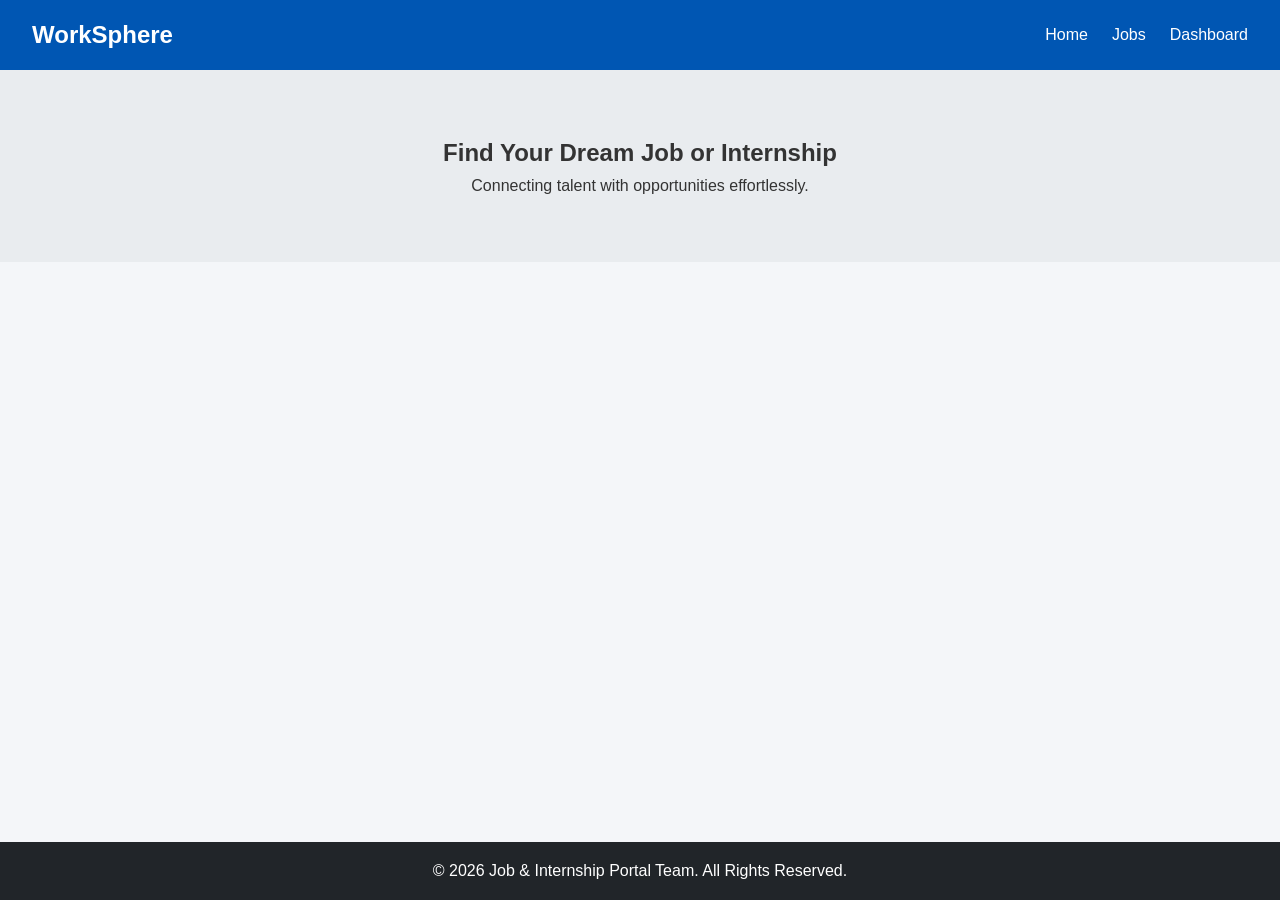
==== index.html @ 156f39f3 "Initial commit: base project structure, CSS styles, app.js, and db.json" ====
<!DOCTYPE html>
<html lang="en">
<head>
    <meta charset="UTF-8">
    <meta name="viewport" content="width=device-width, initial-scale=1.0">
    <title>Job & Internship Management Portal</title>
    <link rel="stylesheet" href="style.css">
</head>
<body>
    <header>
        <nav class="navbar">
            <h1 class="logo">WorkSphere</h1>
            <ul class="nav-links">
                <li><a href="#home">Home</a></li>
                <li><a href="#jobs">Jobs</a></li>
                <li><a href="#dashboard">Dashboard</a></li>
            </ul>
        </nav>
    </header>

    <main id="app">
        <section class="hero">
            <h2>Find Your Dream Job or Internship</h2>
            <p>Connecting talent with opportunities effortlessly.</p>
        </section>
    </main>

    <footer>
        <p>&copy; 2026 Job & Internship Portal Team. All Rights Reserved.</p>
    </footer>

    <script src="app.js"></script>
</body>
</html>
---- style.css ----
/* Global Reset & Base Styles */
* {
    margin: 0;
    padding: 0;
    box-sizing: border-box;
    font-family: 'Segoe UI', Tahoma, Geneva, Verdana, sans-serif;
}

body {
    background-color: #f4f6f9;
    color: #333;
    line-height: 1.6;
}

/* Navigation Bar */
.navbar {
    display: flex;
    justify-content: space-between;
    align-items: center;
    padding: 1rem 2rem;
    background-color: #0056b3;
    color: #fff;
}

.navbar .logo {
    font-size: 1.5rem;
}

.nav-links {
    list-style: none;
    display: flex;
    gap: 1.5rem;
}

.nav-links a {
    color: #fff;
    text-decoration: none;
    font-weight: 500;
}

/* Hero Section */
.hero {
    text-align: center;
    padding: 4rem 1rem;
    background-color: #e9ecef;
}

/* Footer */
footer {
    text-align: center;
    padding: 1rem;
    background-color: #212529;
    color: #fff;
    position: fixed;
    bottom: 0;
    width: 100%;
}
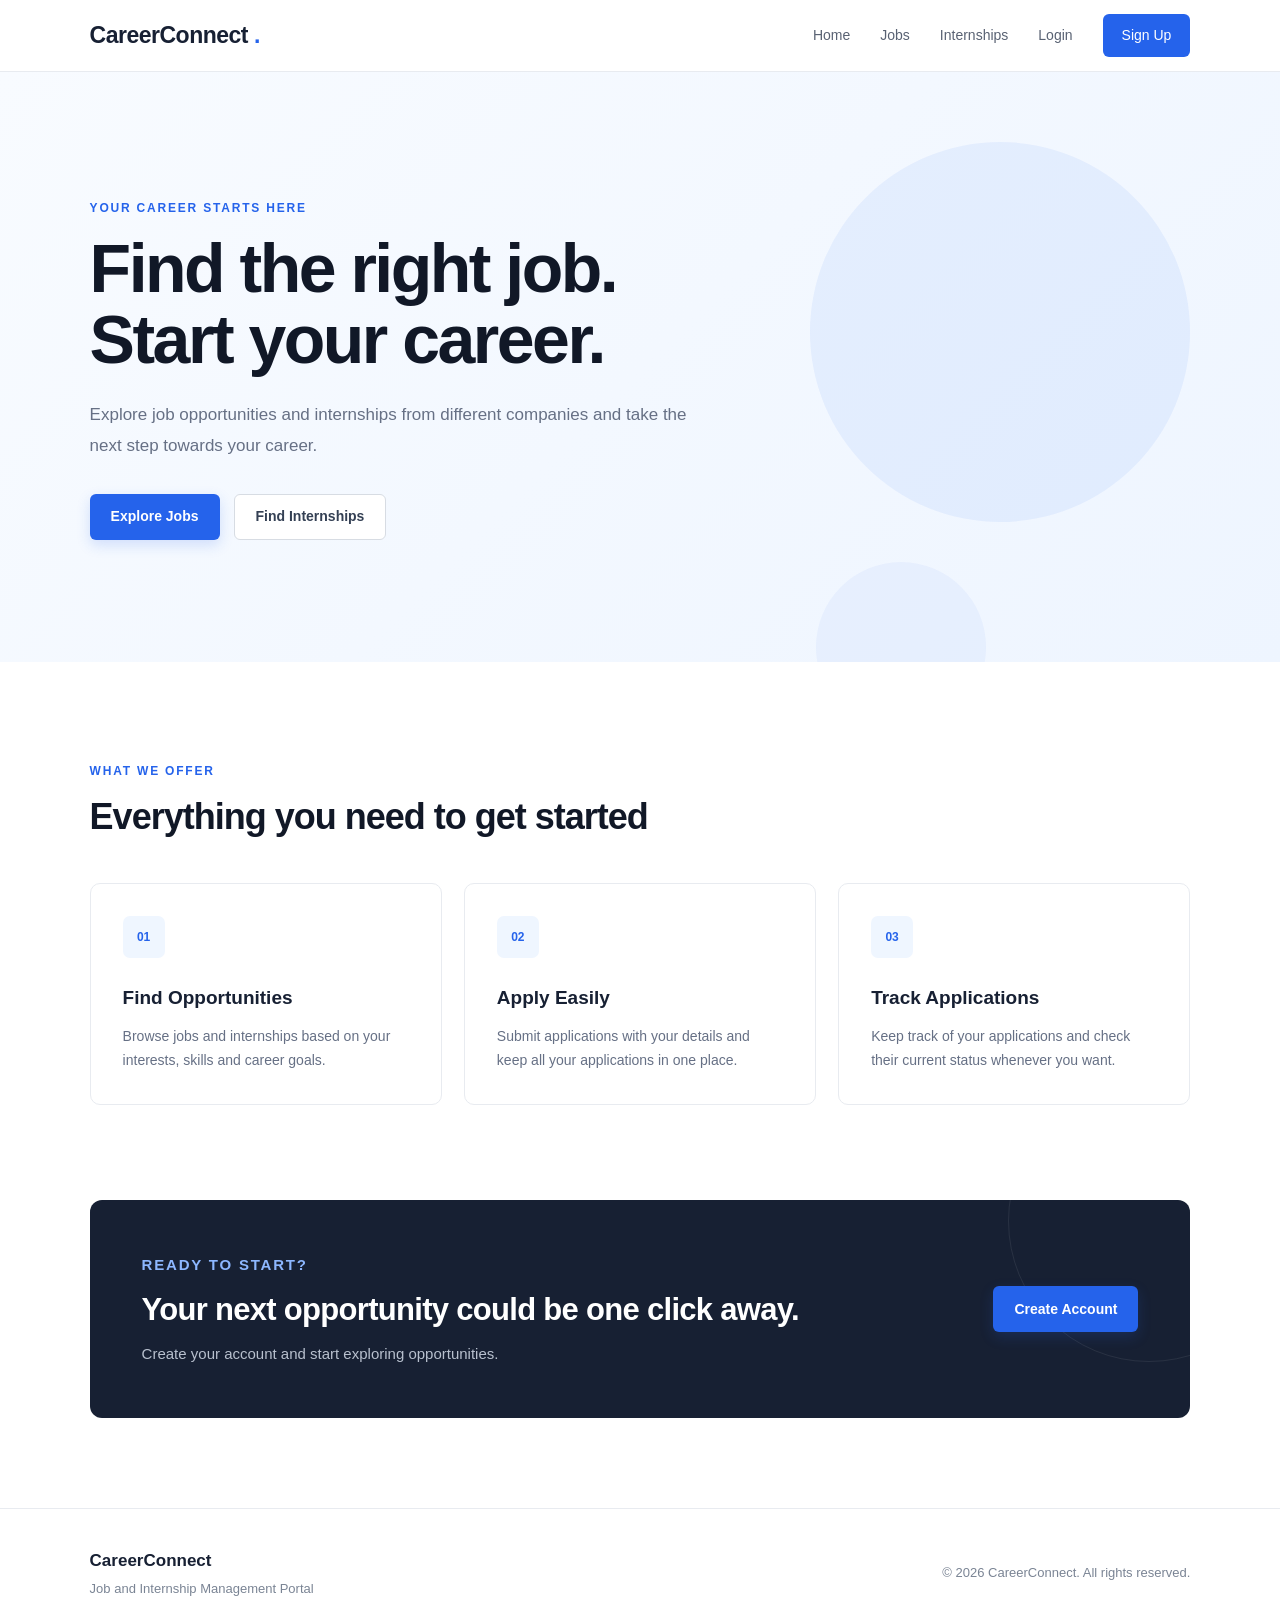
==== commit 19eb34ff: "added landing page" ====
--- a/index.html
+++ b/index.html
@@ -3,32 +3,137 @@
 <head>
     <meta charset="UTF-8">
     <meta name="viewport" content="width=device-width, initial-scale=1.0">
-    <title>Job & Internship Management Portal</title>
-    <link rel="stylesheet" href="style.css">
+    <title>CareerConnect | Jobs & Internships</title>
+    <link rel="stylesheet" href="css/common.css">
 </head>
+
 <body>
-    <header>
-        <nav class="navbar">
-            <h1 class="logo">WorkSphere</h1>
-            <ul class="nav-links">
-                <li><a href="#home">Home</a></li>
-                <li><a href="#jobs">Jobs</a></li>
-                <li><a href="#dashboard">Dashboard</a></li>
-            </ul>
+
+    <header class="navbar">
+        <div class="logo">
+            CareerConnect
+        </div>
+
+        <nav>
+            <a href="index.html">Home</a>
+            <a href="jobs/jobs.html">Jobs</a>
+            <a href="jobs/internships.html">Internships</a>
+            <a href="auth/login.html">Login</a>
+            <a href="auth/signup.html" class="nav-btn">Sign Up</a>
         </nav>
     </header>
 
-    <main id="app">
+
+    <main>
+
         <section class="hero">
-            <h2>Find Your Dream Job or Internship</h2>
-            <p>Connecting talent with opportunities effortlessly.</p>
+
+            <div class="hero-content">
+                <p class="small-heading">YOUR CAREER STARTS HERE</p>
+
+                <h1>
+                    Find the right job.
+                    <br>
+                    Start your career.
+                </h1>
+
+                <p class="hero-text">
+                    Explore job opportunities and internships from different
+                    companies and take the next step towards your career.
+                </p>
+
+                <div class="hero-buttons">
+                    <a href="jobs/jobs.html" class="primary-btn">
+                        Explore Jobs
+                    </a>
+
+                    <a href="jobs/internships.html" class="secondary-btn">
+                        Find Internships
+                    </a>
+                </div>
+            </div>
+
         </section>
+
+
+        <section class="features">
+
+            <div class="section-heading">
+                <p class="small-heading">WHAT WE OFFER</p>
+                <h2>Everything you need to get started</h2>
+            </div>
+
+            <div class="feature-container">
+
+                <div class="feature-card">
+                    <div class="icon">01</div>
+                    <h3>Find Opportunities</h3>
+                    <p>
+                        Browse jobs and internships based on your
+                        interests, skills and career goals.
+                    </p>
+                </div>
+
+                <div class="feature-card">
+                    <div class="icon">02</div>
+                    <h3>Apply Easily</h3>
+                    <p>
+                        Submit applications with your details and
+                        keep all your applications in one place.
+                    </p>
+                </div>
+
+                <div class="feature-card">
+                    <div class="icon">03</div>
+                    <h3>Track Applications</h3>
+                    <p>
+                        Keep track of your applications and check
+                        their current status whenever you want.
+                    </p>
+                </div>
+
+            </div>
+
+        </section>
+
+
+        <section class="cta">
+
+            <div>
+                <p class="small-heading">READY TO START?</p>
+
+                <h2>
+                    Your next opportunity could be one click away.
+                </h2>
+
+                <p>
+                    Create your account and start exploring opportunities.
+                </p>
+            </div>
+
+            <a href="auth/signup.html" class="primary-btn">
+                Create Account
+            </a>
+
+        </section>
+
     </main>
 
+
     <footer>
-        <p>&copy; 2026 Job & Internship Portal Team. All Rights Reserved.</p>
+
+        <div>
+            <h3>CareerConnect</h3>
+            <p>
+                Job and Internship Management Portal
+            </p>
+        </div>
+
+        <p>
+            © 2026 CareerConnect. All rights reserved.
+        </p>
+
     </footer>
 
-    <script src="app.js"></script>
 </body>
 </html>
--- a/css/common.css
+++ b/css/common.css
@@ -0,0 +1,415 @@
+* {
+    margin: 0;
+    padding: 0;
+    box-sizing: border-box;
+}
+
+html {
+    scroll-behavior: smooth;
+}
+
+body {
+    font-family: Arial, sans-serif;
+    background: #ffffff;
+    color: #172033;
+    line-height: 1.6;
+}
+
+.navbar {
+    width: 100%;
+    height: 72px;
+    padding: 0 7%;
+    display: flex;
+    align-items: center;
+    justify-content: space-between;
+    background: #ffffff;
+    border-bottom: 1px solid #e8ebf0;
+    position: sticky;
+    top: 0;
+    z-index: 100;
+}
+
+.logo {
+    font-size: 23px;
+    font-weight: 700;
+    color: #172033;
+    letter-spacing: -0.5px;
+}
+
+.logo::after {
+    content: ".";
+    color: #2563eb;
+}
+
+.navbar nav {
+    display: flex;
+    align-items: center;
+    gap: 30px;
+}
+
+.navbar a {
+    position: relative;
+    text-decoration: none;
+    color: #596273;
+    font-size: 14px;
+    font-weight: 500;
+    transition: color 0.2s ease;
+}
+
+.navbar a:not(.nav-btn)::after {
+    content: "";
+    position: absolute;
+    left: 0;
+    bottom: -7px;
+    width: 0;
+    height: 2px;
+    background: #2563eb;
+    transition: width 0.2s ease;
+}
+
+.navbar a:hover {
+    color: #2563eb;
+}
+
+.navbar a:not(.nav-btn):hover::after {
+    width: 100%;
+}
+
+.nav-btn {
+    padding: 10px 19px;
+    border-radius: 6px;
+    background: #2563eb;
+    color: #ffffff !important;
+    transition: background 0.2s ease, transform 0.2s ease;
+}
+
+.nav-btn:hover {
+    background: #1d4ed8;
+    transform: translateY(-1px);
+}
+
+.hero {
+    min-height: 590px;
+    padding: 90px 7%;
+    display: flex;
+    align-items: center;
+    position: relative;
+    overflow: hidden;
+    background:
+        linear-gradient(135deg, #f8fbff 0%, #eef5ff 100%);
+}
+
+.hero::before {
+    content: "";
+    position: absolute;
+    width: 380px;
+    height: 380px;
+    right: 7%;
+    top: 70px;
+    border-radius: 50%;
+    background: rgba(37, 99, 235, 0.07);
+}
+
+.hero::after {
+    content: "";
+    position: absolute;
+    width: 170px;
+    height: 170px;
+    right: 23%;
+    bottom: -70px;
+    border-radius: 50%;
+    background: rgba(37, 99, 235, 0.05);
+}
+
+.hero-content {
+    max-width: 750px;
+    position: relative;
+    z-index: 1;
+}
+
+.small-heading {
+    display: inline-block;
+    margin-bottom: 14px;
+    color: #2563eb;
+    font-size: 12px;
+    font-weight: 700;
+    letter-spacing: 1.8px;
+}
+
+.hero h1 {
+    max-width: 750px;
+    color: #111827;
+    font-size: clamp(44px, 6vw, 68px);
+    line-height: 1.05;
+    letter-spacing: -2.5px;
+    margin-bottom: 25px;
+}
+
+.hero-text {
+    max-width: 610px;
+    color: #667085;
+    font-size: 17px;
+    line-height: 1.8;
+}
+
+.hero-buttons {
+    display: flex;
+    align-items: center;
+    gap: 14px;
+    margin-top: 32px;
+}
+
+.primary-btn,
+.secondary-btn {
+    display: inline-flex;
+    align-items: center;
+    justify-content: center;
+    min-height: 46px;
+    padding: 0 21px;
+    border-radius: 6px;
+    text-decoration: none;
+    font-size: 14px;
+    font-weight: 600;
+    transition: 0.2s ease;
+}
+
+.primary-btn {
+    background: #2563eb;
+    color: #ffffff;
+    box-shadow: 0 5px 14px rgba(37, 99, 235, 0.18);
+}
+
+.primary-btn:hover {
+    background: #1d4ed8;
+    transform: translateY(-2px);
+    box-shadow: 0 8px 18px rgba(37, 99, 235, 0.23);
+}
+
+.secondary-btn {
+    background: #ffffff;
+    color: #344054;
+    border: 1px solid #d7dce3;
+}
+
+.secondary-btn:hover {
+    border-color: #2563eb;
+    color: #2563eb;
+    transform: translateY(-2px);
+}
+
+.features {
+    padding: 95px 7%;
+    background: #ffffff;
+}
+
+.section-heading {
+    max-width: 650px;
+    margin-bottom: 45px;
+}
+
+.section-heading h2 {
+    color: #111827;
+    font-size: 36px;
+    line-height: 1.2;
+    letter-spacing: -1px;
+}
+
+.feature-container {
+    display: grid;
+    grid-template-columns: repeat(3, 1fr);
+    gap: 22px;
+}
+
+.feature-card {
+    padding: 32px;
+    background: #ffffff;
+    border: 1px solid #e8ebf0;
+    border-radius: 10px;
+    transition: 0.25s ease;
+}
+
+.feature-card:hover {
+    border-color: #cbd8ef;
+    transform: translateY(-5px);
+    box-shadow: 0 12px 30px rgba(16, 24, 40, 0.07);
+}
+
+.icon {
+    width: 42px;
+    height: 42px;
+    display: flex;
+    align-items: center;
+    justify-content: center;
+    margin-bottom: 25px;
+    border-radius: 7px;
+    background: #eff6ff;
+    color: #2563eb;
+    font-size: 12px;
+    font-weight: 700;
+}
+
+.feature-card h3 {
+    margin-bottom: 11px;
+    color: #172033;
+    font-size: 19px;
+}
+
+.feature-card p {
+    color: #667085;
+    font-size: 14px;
+    line-height: 1.7;
+}
+
+.cta {
+    margin: 0 7% 90px;
+    padding: 52px;
+    display: flex;
+    align-items: center;
+    justify-content: space-between;
+    gap: 35px;
+    border-radius: 12px;
+    background: #172033;
+    position: relative;
+    overflow: hidden;
+}
+
+.cta::after {
+    content: "";
+    position: absolute;
+    width: 280px;
+    height: 280px;
+    right: -100px;
+    top: -120px;
+    border: 1px solid rgba(255, 255, 255, 0.08);
+    border-radius: 50%;
+}
+
+.cta .small-heading {
+    color: #8db7ff;
+}
+
+.cta h2 {
+    max-width: 680px;
+    margin-bottom: 12px;
+    color: #ffffff;
+    font-size: 31px;
+    line-height: 1.25;
+    letter-spacing: -0.7px;
+}
+
+.cta p {
+    color: #b8c0ce;
+    font-size: 15px;
+}
+
+.cta .primary-btn {
+    flex-shrink: 0;
+    position: relative;
+    z-index: 1;
+}
+
+footer {
+    padding: 38px 7%;
+    display: flex;
+    align-items: center;
+    justify-content: space-between;
+    border-top: 1px solid #e8ebf0;
+    background: #ffffff;
+    color: #7a8494;
+    font-size: 13px;
+}
+
+footer h3 {
+    margin-bottom: 5px;
+    color: #172033;
+    font-size: 17px;
+}
+
+footer p {
+    line-height: 1.5;
+}
+
+@media (max-width: 850px) {
+
+    .navbar {
+        height: auto;
+        padding: 18px 5%;
+        flex-direction: column;
+        gap: 18px;
+    }
+
+    .navbar nav {
+        gap: 18px;
+        flex-wrap: wrap;
+        justify-content: center;
+    }
+
+    .hero {
+        min-height: auto;
+        padding: 75px 5%;
+    }
+
+    .hero h1 {
+        font-size: 48px;
+    }
+
+    .feature-container {
+        grid-template-columns: 1fr;
+    }
+
+    .features {
+        padding: 75px 5%;
+    }
+
+    .cta {
+        margin: 0 5% 70px;
+        padding: 40px 30px;
+        flex-direction: column;
+        align-items: flex-start;
+    }
+
+    footer {
+        padding: 30px 5%;
+        flex-direction: column;
+        align-items: flex-start;
+        gap: 20px;
+    }
+}
+
+@media (max-width: 550px) {
+
+    .navbar nav {
+        gap: 13px;
+    }
+
+    .navbar a {
+        font-size: 13px;
+    }
+
+    .hero {
+        padding: 60px 5%;
+    }
+
+    .hero h1 {
+        font-size: 39px;
+        letter-spacing: -1.5px;
+    }
+
+    .hero-text {
+        font-size: 15px;
+    }
+
+    .hero-buttons {
+        align-items: stretch;
+        flex-direction: column;
+        max-width: 230px;
+    }
+
+    .section-heading h2 {
+        font-size: 29px;
+    }
+
+    .cta h2 {
+        font-size: 25px;
+    }
+}
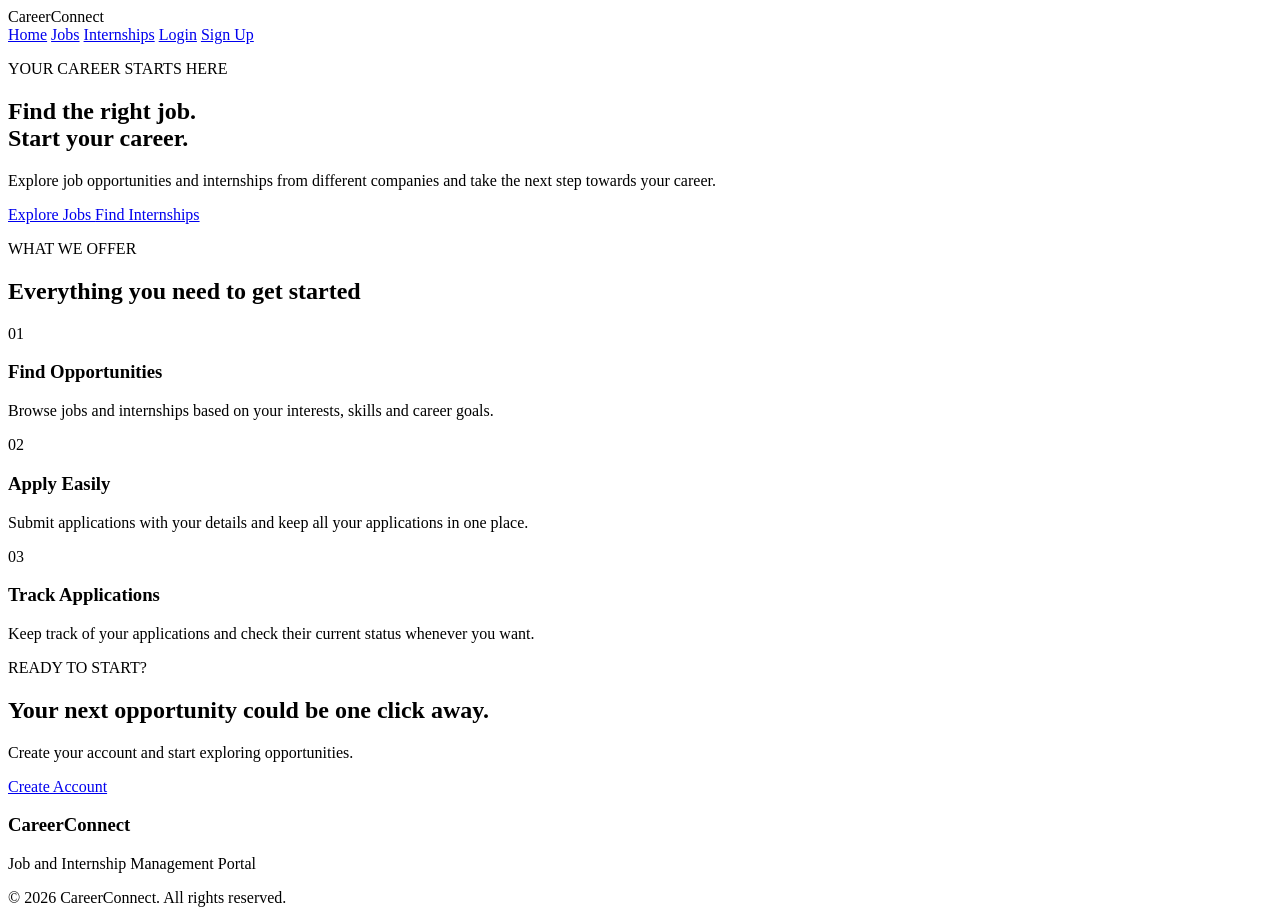
==== commit 33da1726: "add js files" ====
--- a/index.html
+++ b/index.html
@@ -27,7 +27,6 @@
     <main>
 
         <section class="hero">
-
             <div class="hero-content">
                 <p class="small-heading">YOUR CAREER STARTS HERE</p>
 
@@ -54,7 +53,6 @@
             </div>
 
         </section>
-
 
         <section class="features">
 
@@ -134,6 +132,6 @@
         </p>
 
     </footer>
-
+    <script src="js/home.js"></script>
 </body>
 </html>
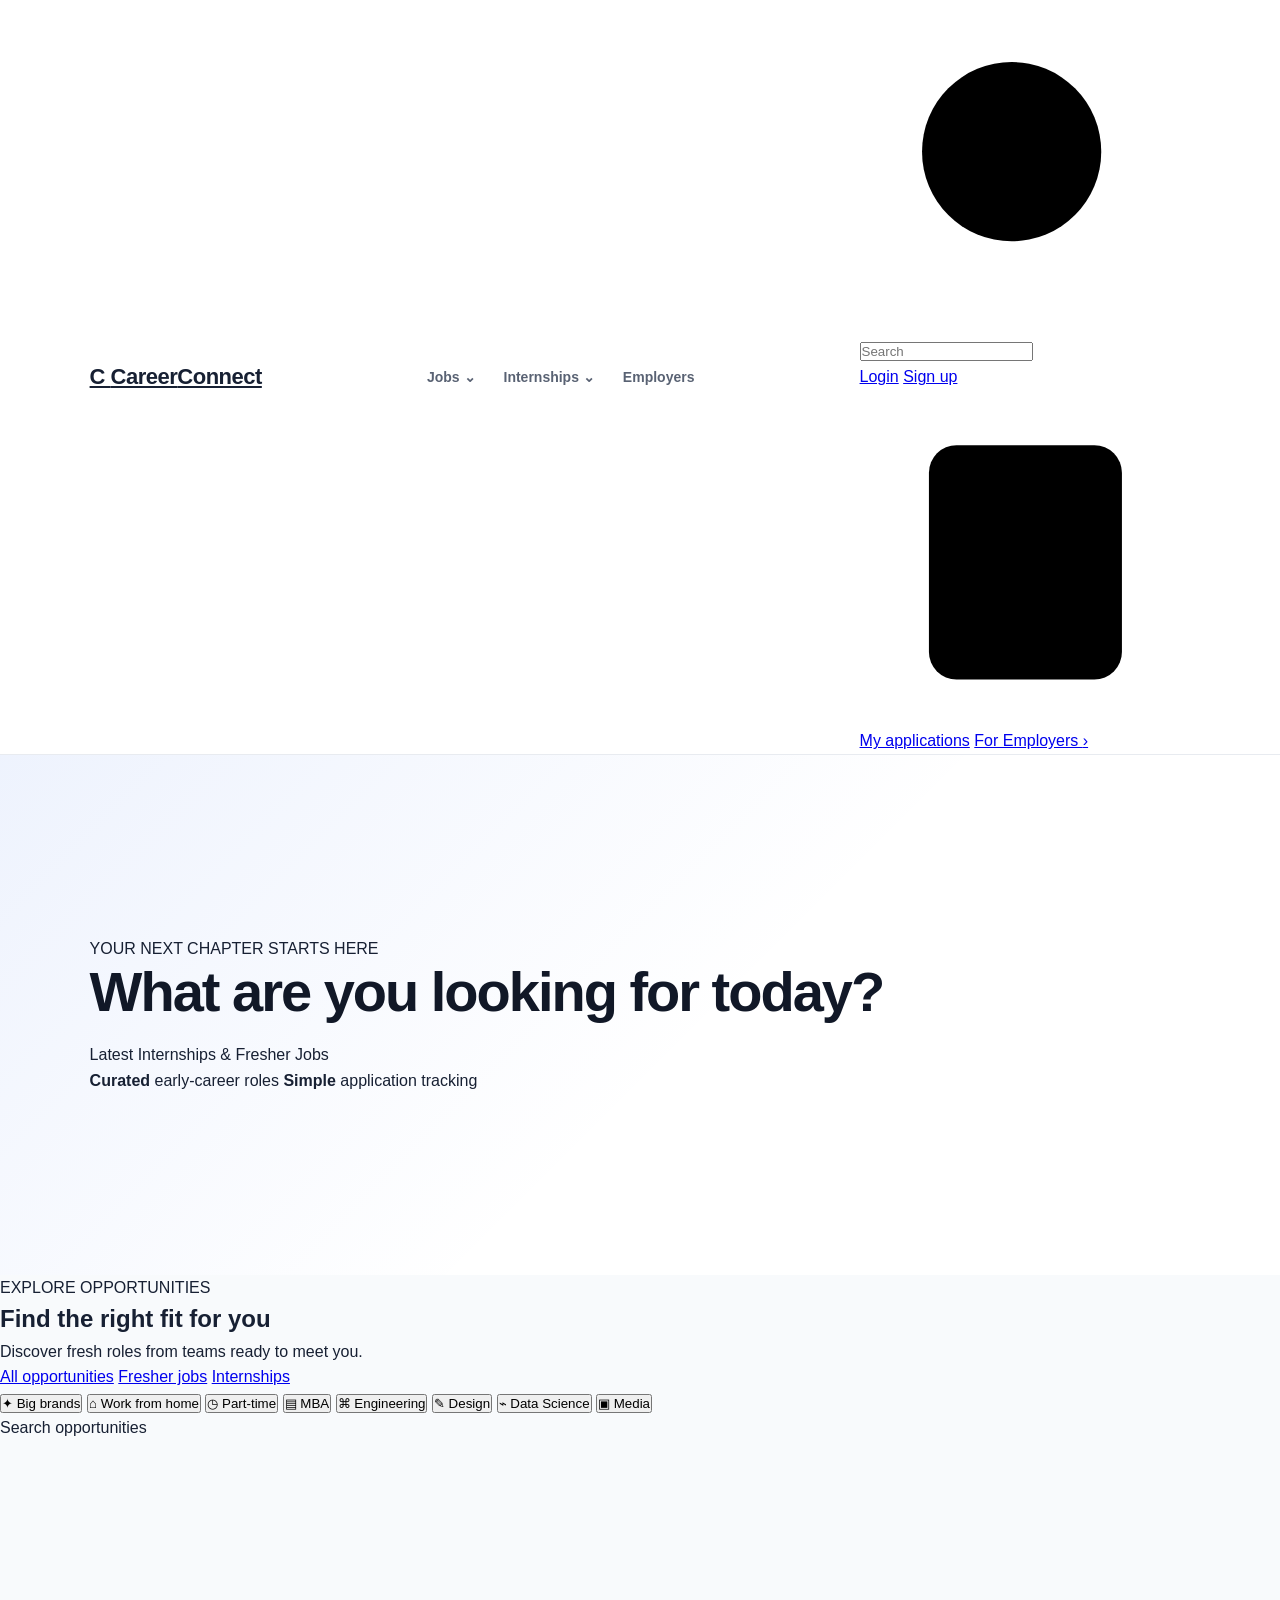
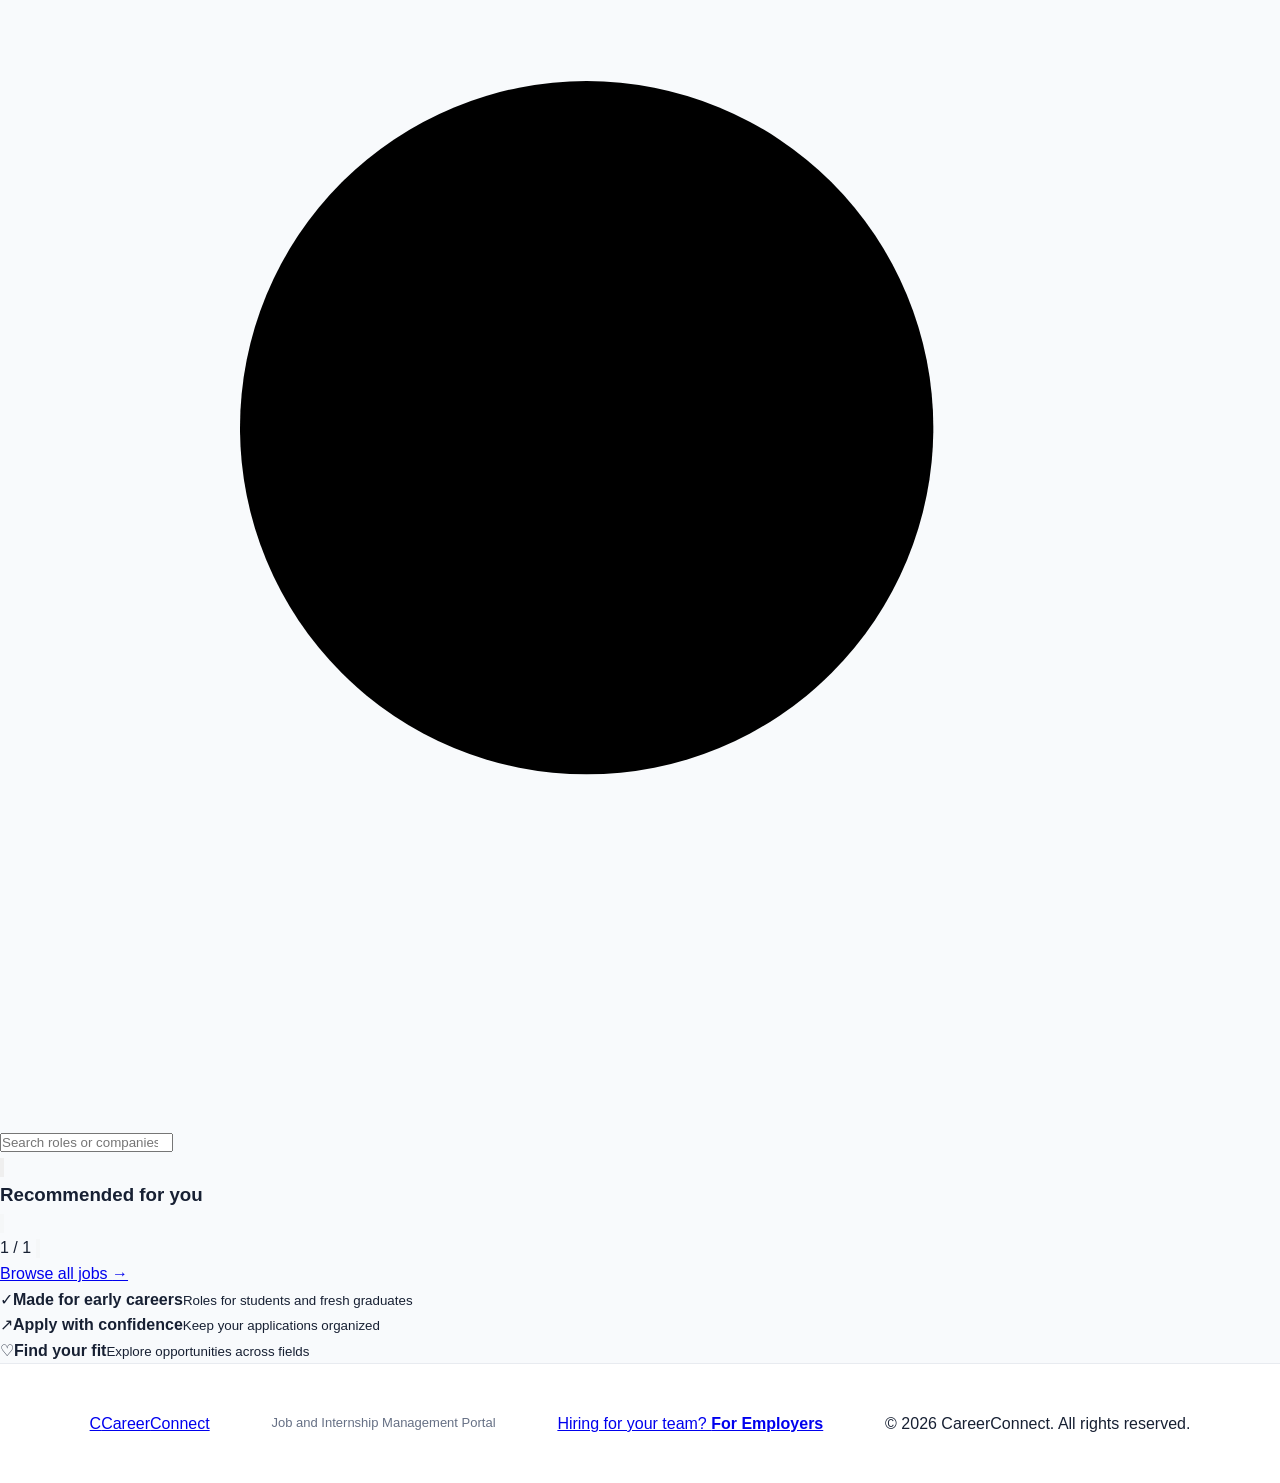
==== commit d81fd10c: "enhance navigation for user experience" ====
--- a/index.html
+++ b/index.html
@@ -1,137 +1,177 @@
 <!DOCTYPE html>
 <html lang="en">
+
 <head>
     <meta charset="UTF-8">
     <meta name="viewport" content="width=device-width, initial-scale=1.0">
+    <meta name="theme-color" content="#ffffff">
     <title>CareerConnect | Jobs & Internships</title>
     <link rel="stylesheet" href="css/common.css">
 </head>
 
-<body>
-
+<body data-opportunity-type="all" data-home-url="index.html">
     <header class="navbar">
-        <div class="logo">
-            CareerConnect
+        <a class="logo" href="index.html" aria-label="CareerConnect home">
+            <span class="logo-mark" aria-hidden="true">C</span>
+            <span>Career<span>Connect</span></span>
+        </a>
+        <nav class="main-nav" aria-label="Main navigation">
+            <a class="nav-dropdown" href="jobs/jobs.html">Jobs <span aria-hidden="true">⌄</span></a>
+            <a class="nav-dropdown" href="jobs/internships.html">Internships <span aria-hidden="true">⌄</span></a>
+            <a class="nav-dropdown" href="user/profile.html">Employers</a>
+        </nav>
+        <div class="nav-actions">
+            <form class="nav-search" action="index.html" role="search">
+                <svg viewBox="0 0 24 24" aria-hidden="true">
+                    <circle cx="11" cy="11" r="6.5"></circle>
+                    <path d="m16 16 4 4"></path>
+                </svg>
+                <input type="search" name="q" placeholder="Search" aria-label="Search opportunities">
+            </form>
+            <a class="button button-outline" href="user/login.html">Login</a>
+            <a class="button button-primary" href="user/signup.html">Sign up</a>
+            <a class="dashboard-link" href="applications/applications.html" aria-label="My applications"><svg
+                    class="dashboard-icon" viewBox="0 0 24 24" aria-hidden="true">
+                    <rect x="5" y="4" width="14" height="17" rx="2"></rect>
+                    <path d="M9 8h6M9 12h6M9 16h4"></path>
+                </svg><span class="dashboard-label">My applications</span></a>
+            <span class="nav-divider" aria-hidden="true"></span>
+            <a class="employer-link" href="#employer-contact">For Employers <span aria-hidden="true">›</span></a>
         </div>
-
-        <nav>
-            <a href="index.html">Home</a>
-            <a href="jobs/jobs.html">Jobs</a>
-            <a href="jobs/internships.html">Internships</a>
-            <a href="auth/login.html">Login</a>
-            <a href="auth/signup.html" class="nav-btn">Sign Up</a>
-        </nav>
     </header>
 
+    <main>
+        <section class="hero">
+            <div class="hero-inner">
+                <p class="hero-eyebrow">YOUR NEXT CHAPTER STARTS HERE</p>
+                <h1>What are you looking for today?</h1>
+                <p>Latest Internships &amp; Fresher Jobs</p>
+                <div class="hero-stats" aria-label="Portal highlights">
+                    <span><strong>Curated</strong> early-career roles</span>
+                    <span><strong>Simple</strong> application tracking</span>
+                </div>
+            </div>
+        </section>
 
-    <main>
-
-        <section class="hero">
-            <div class="hero-content">
-                <p class="small-heading">YOUR CAREER STARTS HERE</p>
-
-                <h1>
-                    Find the right job.
-                    <br>
-                    Start your career.
-                </h1>
-
-                <p class="hero-text">
-                    Explore job opportunities and internships from different
-                    companies and take the next step towards your career.
-                </p>
-
-                <div class="hero-buttons">
-                    <a href="jobs/jobs.html" class="primary-btn">
-                        Explore Jobs
-                    </a>
-
-                    <a href="jobs/internships.html" class="secondary-btn">
-                        Find Internships
-                    </a>
+        <section id="opportunities" class="board-section">
+            <div class="board-heading">
+                <div>
+                    <p class="section-eyebrow">EXPLORE OPPORTUNITIES</p>
+                    <h2>Find the right fit for you</h2>
+                    <p>Discover fresh roles from teams ready to meet you.</p>
+                </div>
+                <div class="board-tabs" aria-label="Opportunity type">
+                    <a class="board-tab is-active" href="index.html" aria-current="page">All opportunities</a>
+                    <a class="board-tab" href="jobs/jobs.html">Fresher jobs</a>
+                    <a class="board-tab" href="jobs/internships.html">Internships</a>
                 </div>
             </div>
 
+            <div class="board-controls">
+                <div class="category-pills" role="group" aria-label="Filter by category">
+                    <button class="category-pill" type="button" data-category="Big brands" aria-pressed="false"><span
+                            aria-hidden="true">✦</span> Big brands</button>
+                    <button class="category-pill" type="button" data-category="Work from home"
+                        aria-pressed="false"><span aria-hidden="true">⌂</span> Work from home</button>
+                    <button class="category-pill" type="button" data-category="Part-time" aria-pressed="false"><span
+                            aria-hidden="true">◷</span> Part-time</button>
+                    <button class="category-pill" type="button" data-category="MBA" aria-pressed="false"><span
+                            aria-hidden="true">▤</span> MBA</button>
+                    <button class="category-pill" type="button" data-category="Engineering" aria-pressed="false"><span
+                            aria-hidden="true">⌘</span> Engineering</button>
+                    <button class="category-pill" type="button" data-category="Design" aria-pressed="false"><span
+                            aria-hidden="true">✎</span> Design</button>
+                    <button class="category-pill" type="button" data-category="Data Science" aria-pressed="false"><span
+                            aria-hidden="true">⌁</span> Data Science</button>
+                    <button class="category-pill" type="button" data-category="Media" aria-pressed="false"><span
+                            aria-hidden="true">▣</span> Media</button>
+                </div>
+                <div class="listing-tools">
+                    <label class="sr-only" for="opportunitySearch">Search opportunities</label>
+                    <div class="inline-search">
+                        <svg viewBox="0 0 24 24" aria-hidden="true">
+                            <circle cx="11" cy="11" r="6.5"></circle>
+                            <path d="m16 16 4 4"></path>
+                        </svg>
+                        <input id="opportunitySearch" type="search" placeholder="Search roles or companies">
+                    </div>
+                    <button id="filterToggle" class="filter-toggle" type="button" aria-expanded="false"
+                        aria-controls="advancedFilters" aria-label="Show filters">
+                        <svg viewBox="0 0 24 24" aria-hidden="true">
+                            <path d="M4 7h16M7 12h10m-7 5h4"></path>
+                            <circle cx="8" cy="7" r="1.5"></circle>
+                            <circle cx="15" cy="12" r="1.5"></circle>
+                            <circle cx="12" cy="17" r="1.5"></circle>
+                        </svg>
+                    </button>
+                </div>
+            </div>
+
+            <div id="advancedFilters" class="advanced-filters" hidden>
+                <label for="locationFilter">Location
+                    <select id="locationFilter">
+                        <option value="">All locations</option>
+                    </select>
+                </label>
+                <label for="typeFilter">Opportunity type
+                    <select id="typeFilter">
+                        <option value="">All types</option>
+                        <option value="job">Fresher jobs</option>
+                        <option value="internship">Internships</option>
+                    </select>
+                </label>
+                <button id="clearFilters" class="clear-filters" type="button">Clear filters</button>
+            </div>
+
+            <div class="results-heading">
+                <h3>Recommended for you</h3>
+                <p id="listingCount" class="listing-count" aria-live="polite"></p>
+            </div>
+            <section id="opportunityList" class="opportunity-list" aria-live="polite"></section>
+
+            <div class="board-bottom">
+                <div class="pagination" aria-label="Opportunity pages">
+                    <button id="previousPage" type="button" aria-label="Previous page" disabled>
+                        <svg viewBox="0 0 24 24" aria-hidden="true">
+                            <path d="m15 18-6-6 6-6"></path>
+                        </svg>
+                    </button>
+                    <div class="progress-track" role="progressbar" aria-label="Listing page progress" aria-valuemin="0"
+                        aria-valuemax="100" aria-valuenow="100">
+                        <span id="pageProgress"></span>
+                    </div>
+                    <span id="pageLabel" class="page-label">1 / 1</span>
+                    <button id="nextPage" type="button" aria-label="Next page" disabled>
+                        <svg viewBox="0 0 24 24" aria-hidden="true">
+                            <path d="m9 18 6-6-6-6"></path>
+                        </svg>
+                    </button>
+                </div>
+                <a class="view-all-link" href="jobs/jobs.html">Browse all jobs <span aria-hidden="true">→</span></a>
+            </div>
         </section>
 
-        <section class="features">
-
-            <div class="section-heading">
-                <p class="small-heading">WHAT WE OFFER</p>
-                <h2>Everything you need to get started</h2>
-            </div>
-
-            <div class="feature-container">
-
-                <div class="feature-card">
-                    <div class="icon">01</div>
-                    <h3>Find Opportunities</h3>
-                    <p>
-                        Browse jobs and internships based on your
-                        interests, skills and career goals.
-                    </p>
-                </div>
-
-                <div class="feature-card">
-                    <div class="icon">02</div>
-                    <h3>Apply Easily</h3>
-                    <p>
-                        Submit applications with your details and
-                        keep all your applications in one place.
-                    </p>
-                </div>
-
-                <div class="feature-card">
-                    <div class="icon">03</div>
-                    <h3>Track Applications</h3>
-                    <p>
-                        Keep track of your applications and check
-                        their current status whenever you want.
-                    </p>
-                </div>
-
-            </div>
-
+        <section class="value-strip" aria-label="CareerConnect benefits">
+            <div><span class="value-icon" aria-hidden="true">✓</span><span><strong>Made for early
+                        careers</strong><small>Roles for students and fresh graduates</small></span></div>
+            <div><span class="value-icon" aria-hidden="true">↗</span><span><strong>Apply with
+                        confidence</strong><small>Keep your applications organized</small></span></div>
+            <div><span class="value-icon" aria-hidden="true">♡</span><span><strong>Find your fit</strong><small>Explore
+                        opportunities across fields</small></span></div>
         </section>
-
-
-        <section class="cta">
-
-            <div>
-                <p class="small-heading">READY TO START?</p>
-
-                <h2>
-                    Your next opportunity could be one click away.
-                </h2>
-
-                <p>
-                    Create your account and start exploring opportunities.
-                </p>
-            </div>
-
-            <a href="auth/signup.html" class="primary-btn">
-                Create Account
-            </a>
-
-        </section>
-
     </main>
 
-
-    <footer>
-
-        <div>
-            <h3>CareerConnect</h3>
-            <p>
-                Job and Internship Management Portal
-            </p>
-        </div>
-
-        <p>
-            © 2026 CareerConnect. All rights reserved.
-        </p>
-
+    <footer id="employer-contact">
+        <a class="logo footer-logo" href="index.html"><span class="logo-mark"
+                aria-hidden="true">C</span><span>Career<span>Connect</span></span></a>
+        <p>Job and Internship Management Portal</p>
+        <a href="mailto:employers@careerconnect.example">Hiring for your team? <strong>For Employers</strong></a>
+        <span>© 2026 CareerConnect. All rights reserved.</span>
     </footer>
+    <script src="js/auth-state.js"></script>
+    <script src="js/demo-data.js?v=2"></script>
+    <script src="jobs/opportunities.js?v=2"></script>
     <script src="js/home.js"></script>
 </body>
+
 </html>
--- a/css/common.css
+++ b/css/common.css
@@ -0,0 +1,359 @@
+* {
+    margin: 0;
+    padding: 0;
+    box-sizing: border-box;
+}
+
+html {
+    scroll-behavior: smooth;
+}
+
+body {
+    min-height: 100vh;
+    font-family: Arial, sans-serif;
+    background: #f8fafc;
+    color: #172033;
+    line-height: 1.6;
+}
+
+.navbar {
+    min-height: 72px;
+    padding: 0 7%;
+    display: flex;
+    align-items: center;
+    justify-content: space-between;
+    background: #ffffff;
+    border-bottom: 1px solid #e8ebf0;
+}
+
+.navbar .logo {
+    color: #172033;
+    font-size: 22px;
+    font-weight: 700;
+    letter-spacing: -0.5px;
+}
+
+.navbar nav {
+    display: flex;
+    align-items: center;
+    gap: 28px;
+}
+
+.navbar nav a {
+    position: relative;
+    color: #596273;
+    text-decoration: none;
+    font-size: 14px;
+    font-weight: 600;
+    transition: color 0.2s ease;
+}
+
+.navbar nav a::after {
+    content: "";
+    position: absolute;
+    left: 0;
+    bottom: -7px;
+    width: 0;
+    height: 2px;
+    background: #2563eb;
+    transition: width 0.2s ease;
+}
+
+.navbar nav a:hover,
+.navbar nav a.active {
+    color: #2563eb;
+}
+
+.navbar nav a:hover::after,
+.navbar nav a.active::after {
+    width: 100%;
+}
+
+.navbar .nav-btn,
+.primary-btn {
+    display: inline-flex;
+    align-items: center;
+    justify-content: center;
+    padding: 11px 18px;
+    border-radius: 6px;
+    background: #2563eb;
+    color: #ffffff;
+    text-decoration: none;
+    font-size: 14px;
+    font-weight: 700;
+    transition: 0.2s ease;
+}
+
+.navbar .nav-btn {
+    padding: 9px 16px;
+}
+
+.navbar .nav-btn:hover,
+.primary-btn:hover {
+    background: #1d4ed8;
+    color: #ffffff;
+    transform: translateY(-1px);
+}
+
+.hero {
+    min-height: 520px;
+    padding: 95px 7%;
+    display: flex;
+    align-items: center;
+    background:
+        linear-gradient(135deg, rgba(37, 99, 235, 0.08), transparent 55%),
+        #ffffff;
+}
+
+.hero-content {
+    max-width: 700px;
+}
+
+.small-heading {
+    display: inline-block;
+    margin-bottom: 12px;
+    color: #2563eb;
+    font-size: 12px;
+    font-weight: 700;
+    letter-spacing: 1.6px;
+}
+
+.hero h1 {
+    margin-bottom: 20px;
+    color: #111827;
+    font-size: 56px;
+    line-height: 1.08;
+    letter-spacing: -2px;
+}
+
+.hero-text {
+    max-width: 620px;
+    color: #667085;
+    font-size: 18px;
+}
+
+.hero-buttons {
+    display: flex;
+    gap: 14px;
+    margin-top: 30px;
+}
+
+.secondary-btn {
+    display: inline-flex;
+    align-items: center;
+    justify-content: center;
+    padding: 11px 18px;
+    border: 1px solid #d7dce3;
+    border-radius: 6px;
+    background: #ffffff;
+    color: #344054;
+    text-decoration: none;
+    font-size: 14px;
+    font-weight: 700;
+    transition: 0.2s ease;
+}
+
+.secondary-btn:hover {
+    border-color: #2563eb;
+    color: #2563eb;
+    transform: translateY(-1px);
+}
+
+.features {
+    padding: 85px 7%;
+}
+
+.section-heading {
+    max-width: 600px;
+    margin: 0 auto 38px;
+    text-align: center;
+}
+
+.section-heading h2,
+.cta h2 {
+    color: #111827;
+    font-size: 34px;
+    line-height: 1.25;
+    letter-spacing: -1px;
+}
+
+.feature-container {
+    display: grid;
+    grid-template-columns: repeat(3, 1fr);
+    gap: 22px;
+}
+
+.feature-card {
+    padding: 30px;
+    border: 1px solid #e5e9ef;
+    border-radius: 10px;
+    background: #ffffff;
+    transition: 0.25s ease;
+}
+
+.feature-card:hover {
+    transform: translateY(-5px);
+    border-color: #cbd8ef;
+    box-shadow: 0 12px 30px rgba(16, 24, 40, 0.07);
+}
+
+.feature-card .icon {
+    width: 44px;
+    height: 44px;
+    margin-bottom: 18px;
+    display: flex;
+    align-items: center;
+    justify-content: center;
+    border-radius: 8px;
+    background: #eff6ff;
+    color: #2563eb;
+    font-size: 13px;
+    font-weight: 700;
+}
+
+.feature-card h3 {
+    margin-bottom: 8px;
+    color: #172033;
+    font-size: 20px;
+}
+
+.feature-card p {
+    color: #667085;
+    font-size: 14px;
+}
+
+.cta {
+    margin: 20px 7% 85px;
+    padding: 42px 48px;
+    display: flex;
+    align-items: center;
+    justify-content: space-between;
+    gap: 30px;
+    border-radius: 12px;
+    background: #172033;
+}
+
+.cta .small-heading {
+    color: #93c5fd;
+}
+
+.cta h2 {
+    margin-bottom: 8px;
+    color: #ffffff;
+}
+
+.cta p:not(.small-heading) {
+    color: #cbd5e1;
+}
+
+.cta .primary-btn {
+    flex-shrink: 0;
+}
+
+footer {
+    min-height: 120px;
+    padding: 30px 7%;
+    display: flex;
+    align-items: center;
+    justify-content: space-between;
+    gap: 25px;
+    border-top: 1px solid #e8ebf0;
+    background: #ffffff;
+}
+
+footer h3 {
+    color: #172033;
+    font-size: 18px;
+}
+
+footer p {
+    color: #667085;
+    font-size: 13px;
+}
+
+@media (max-width: 900px) {
+    .navbar {
+        padding: 18px 5%;
+        flex-direction: column;
+        gap: 15px;
+    }
+
+    .navbar nav {
+        flex-wrap: wrap;
+        justify-content: center;
+        gap: 18px;
+    }
+
+    .hero {
+        min-height: 460px;
+        padding: 70px 5%;
+    }
+
+    .hero h1 {
+        font-size: 46px;
+    }
+
+    .features {
+        padding: 65px 5%;
+    }
+
+    .feature-container {
+        grid-template-columns: repeat(2, 1fr);
+    }
+
+    .cta {
+        margin: 20px 5% 65px;
+        padding: 35px;
+    }
+}
+
+@media (max-width: 600px) {
+    .navbar {
+        align-items: center;
+    }
+
+    .navbar nav {
+        gap: 12px;
+    }
+
+    .navbar nav a {
+        font-size: 13px;
+    }
+
+    .hero {
+        min-height: auto;
+        padding: 55px 5%;
+    }
+
+    .hero h1 {
+        font-size: 38px;
+    }
+
+    .hero-text {
+        font-size: 16px;
+    }
+
+    .hero-buttons {
+        align-items: stretch;
+        flex-direction: column;
+    }
+
+    .feature-container {
+        grid-template-columns: 1fr;
+    }
+
+    .section-heading h2,
+    .cta h2 {
+        font-size: 28px;
+    }
+
+    .cta {
+        align-items: flex-start;
+        flex-direction: column;
+    }
+
+    footer {
+        align-items: flex-start;
+        flex-direction: column;
+    }
+}
